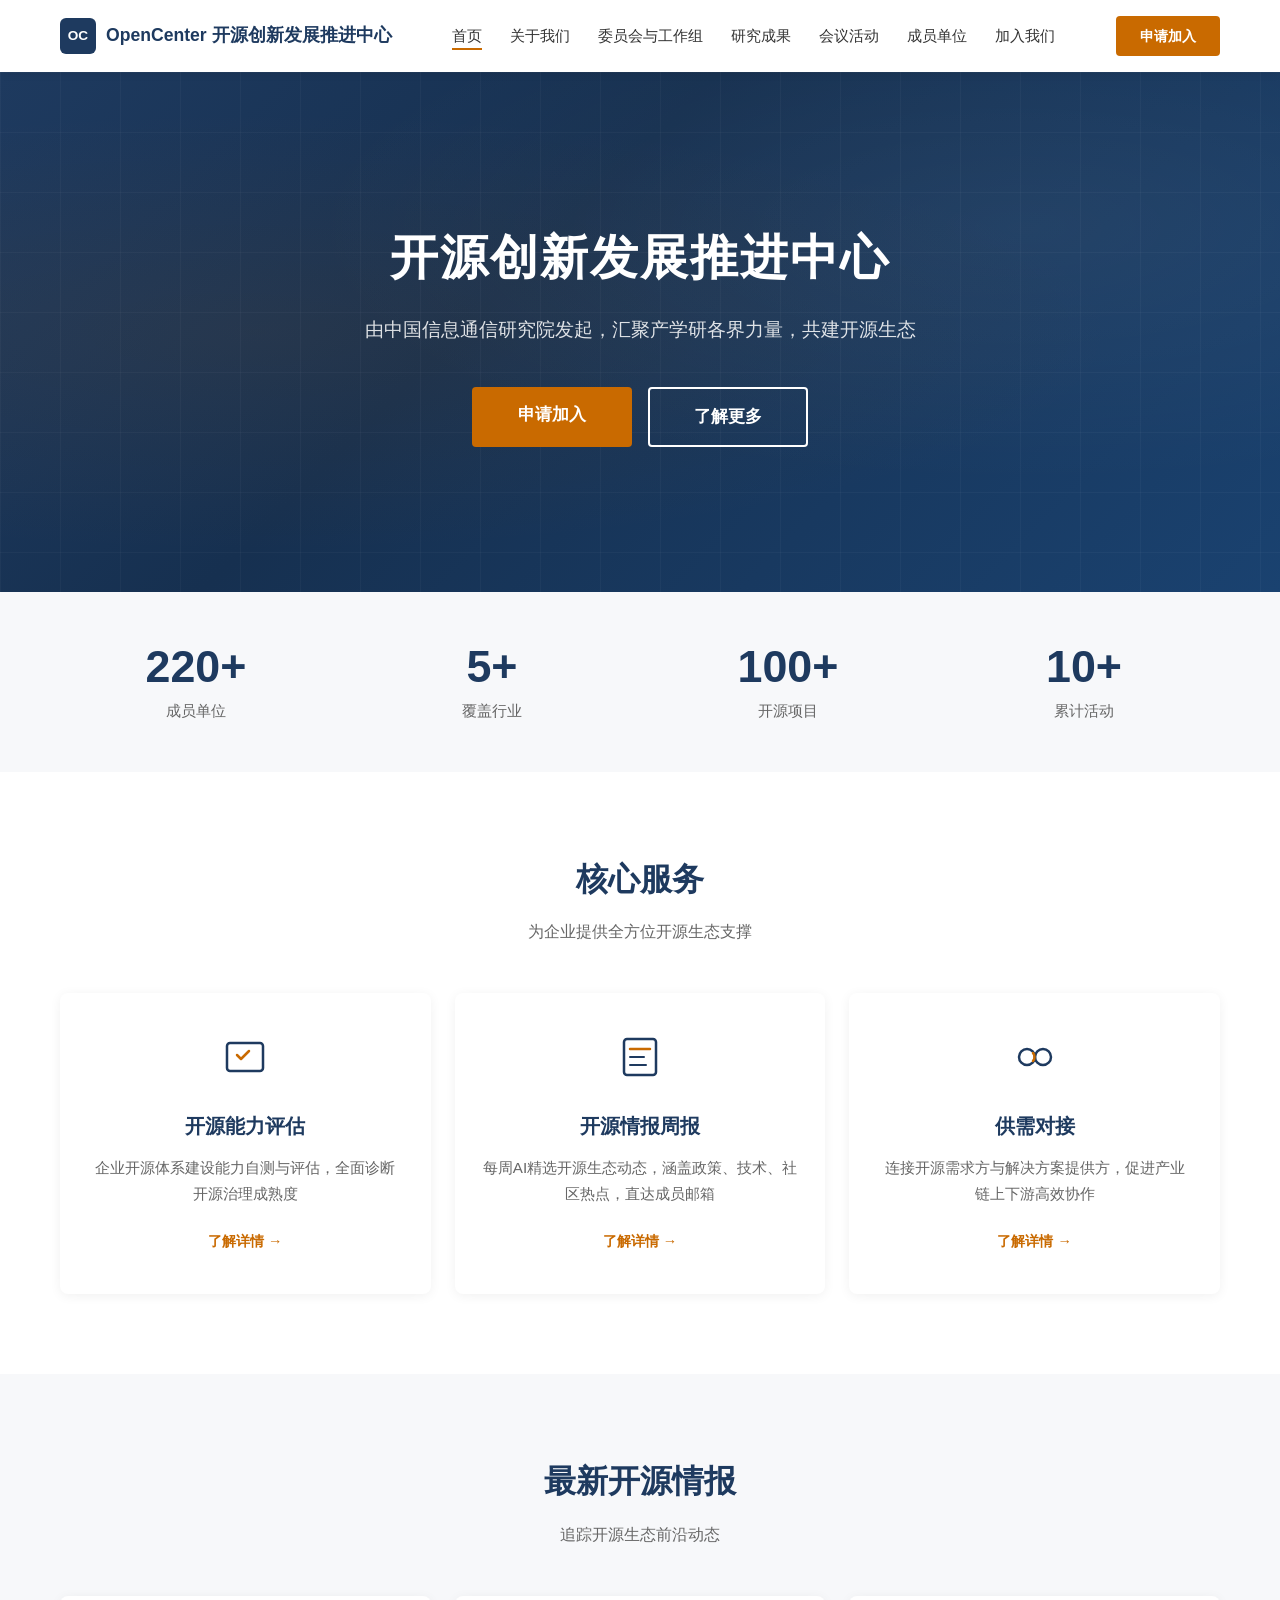
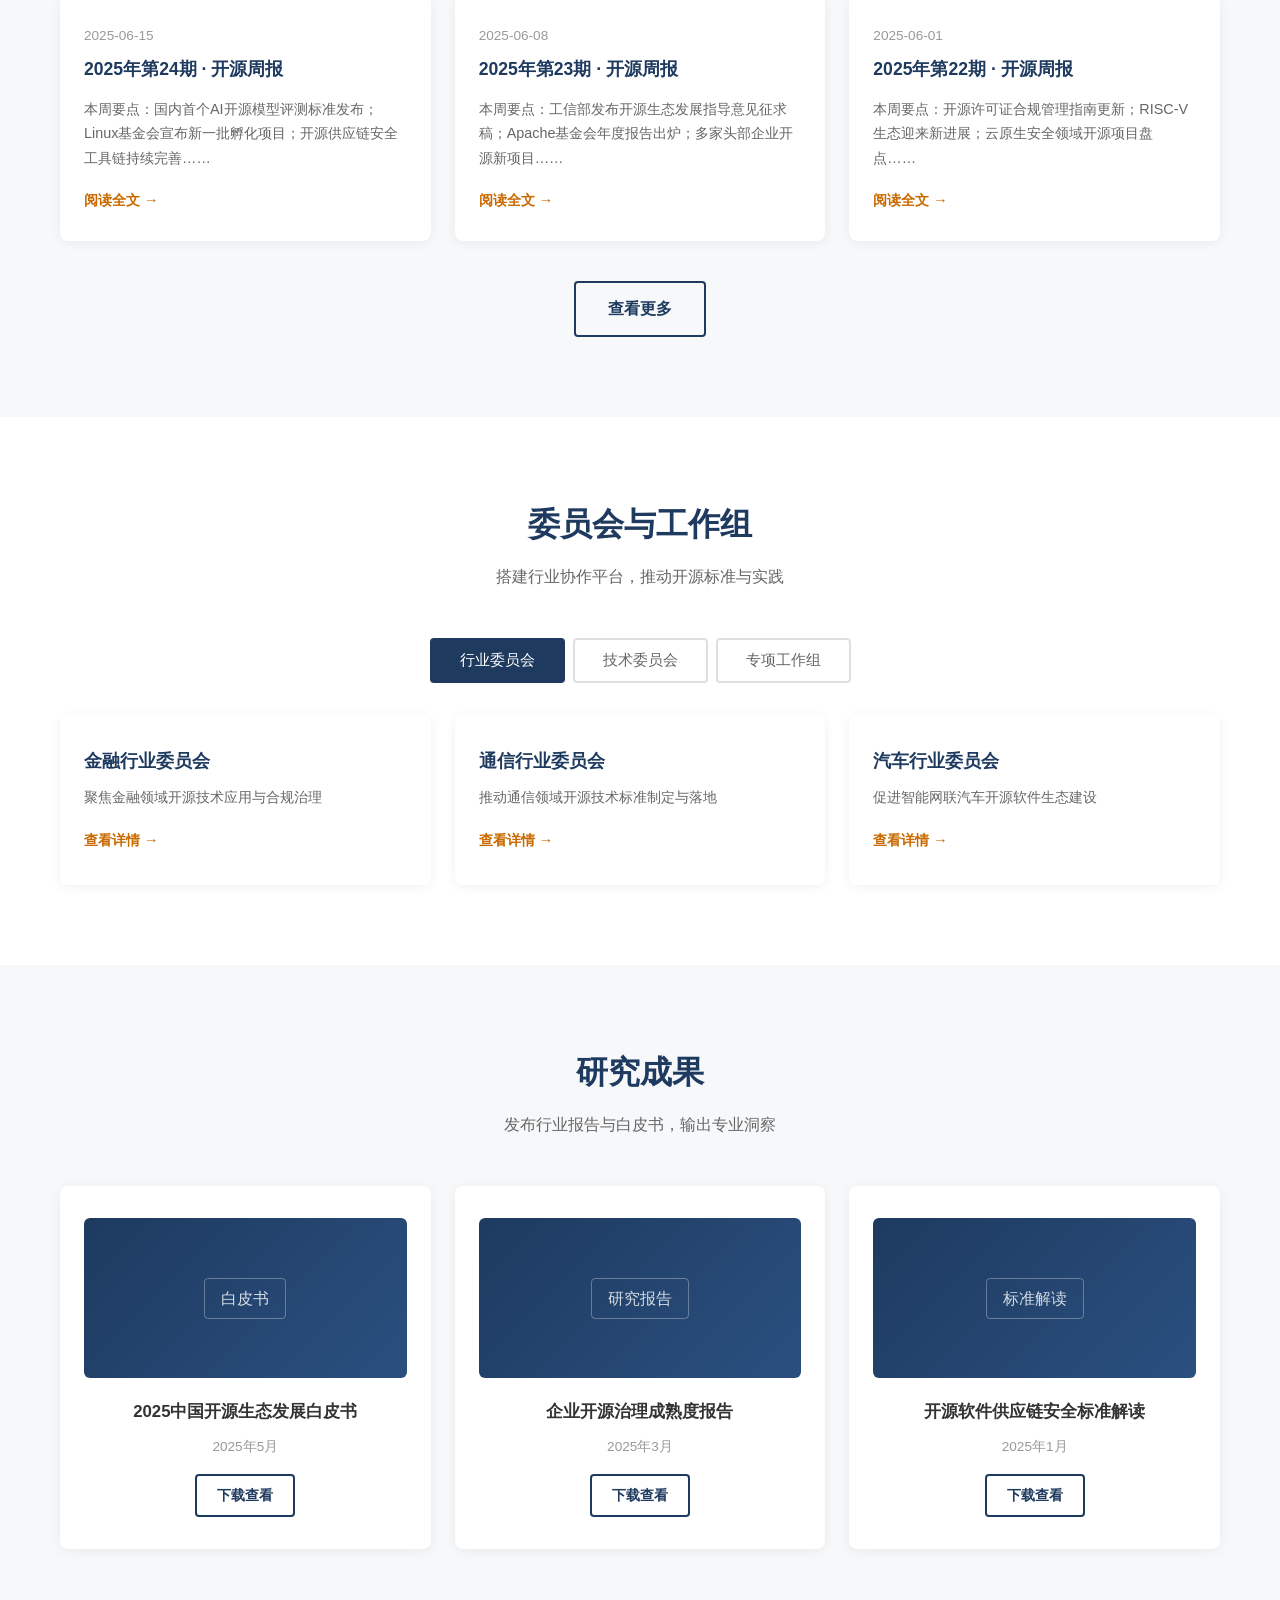
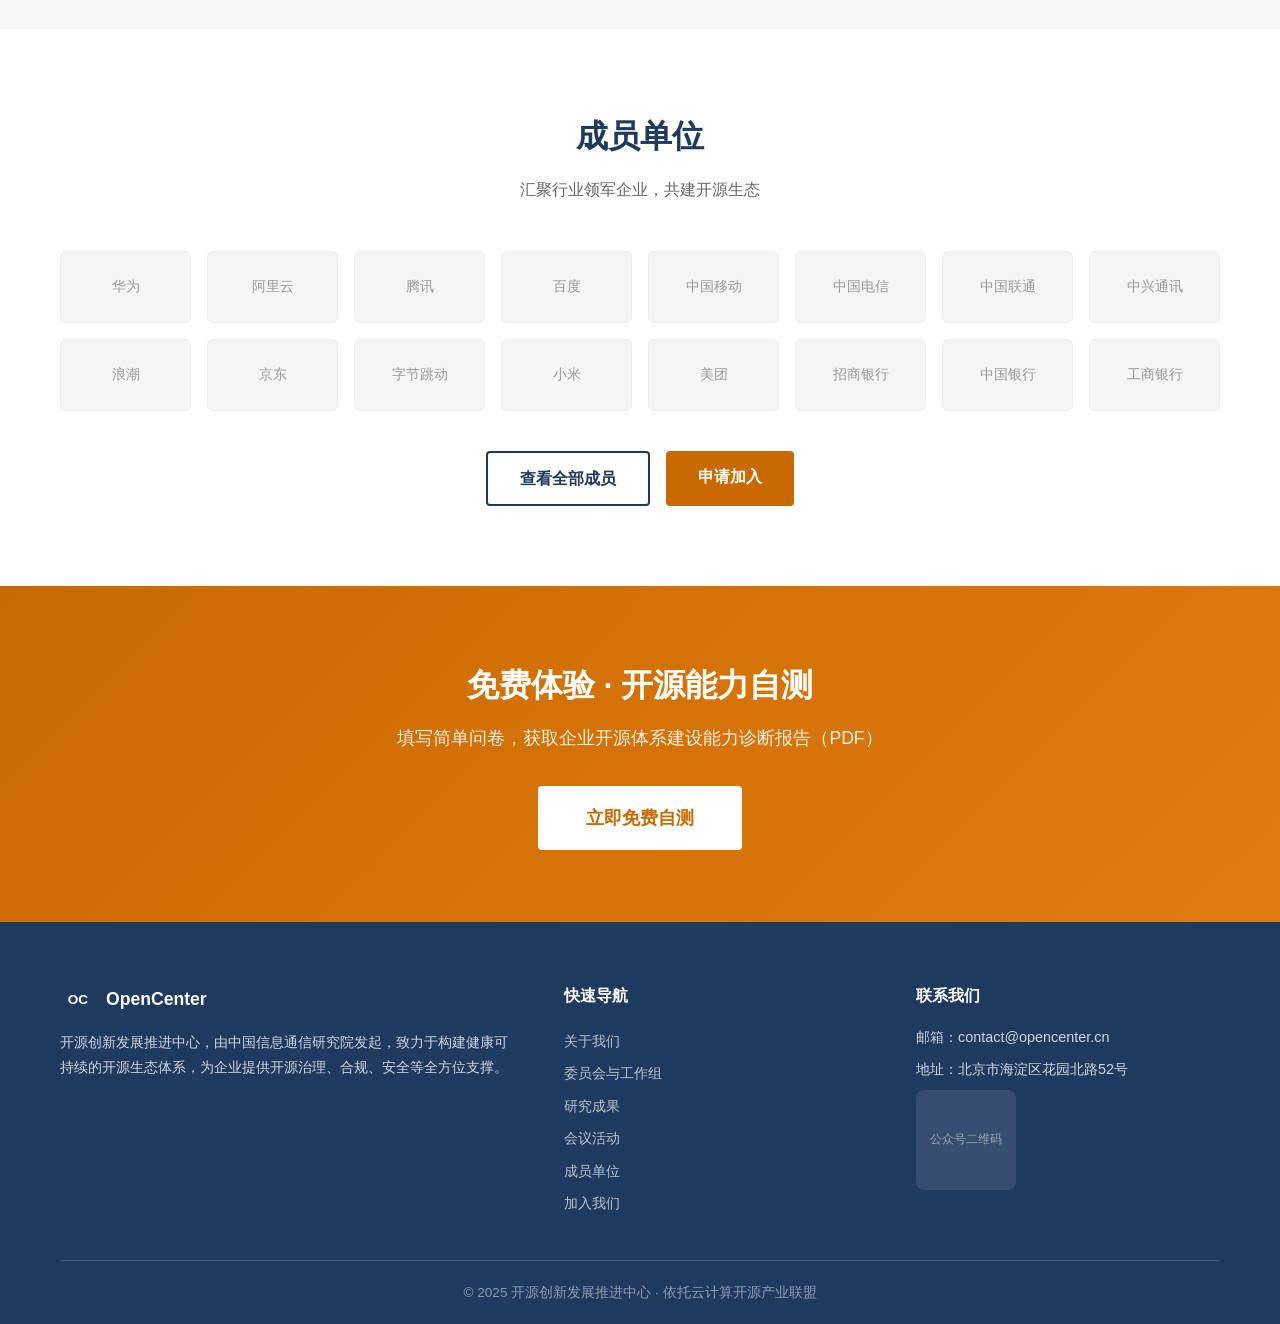
==== index.html @ c093f4a9 "添加首页HTML及专用样式：Hero、统计条、服务卡片、动态、委员会Tab、研究成果、Logo墙、自测CTA、页脚 https://claude.ai/code/session_017f9sECmCy" ====
<!DOCTYPE html>
<html lang="zh-CN">
<head>
  <meta charset="UTF-8">
  <meta name="viewport" content="width=device-width, initial-scale=1.0">
  <title>开源创新发展推进中心（OpenCenter）</title>
  <meta name="description" content="由中国信息通信研究院发起，汇聚产学研各界力量，共建开源生态">
  <link rel="stylesheet" href="css/style.css">
  <link rel="stylesheet" href="css/home.css">
</head>
<body class="page-top">

  <!-- 导航栏 -->
  <nav class="navbar">
    <div class="container">
      <a href="index.html" class="navbar-logo">
        <span class="logo-icon">OC</span>
        <span>OpenCenter 开源创新发展推进中心</span>
      </a>
      <div class="navbar-toggle" id="navToggle">
        <span></span><span></span><span></span>
      </div>
      <ul class="navbar-nav" id="navMenu">
        <li><a href="index.html" class="active">首页</a></li>
        <li><a href="about.html">关于我们</a></li>
        <li><a href="committees.html">委员会与工作组</a></li>
        <li><a href="research.html">研究成果</a></li>
        <li><a href="events.html">会议活动</a></li>
        <li><a href="members.html">成员单位</a></li>
        <li><a href="join.html">加入我们</a></li>
      </ul>
      <div class="navbar-cta">
        <a href="join.html" class="btn btn-primary">申请加入</a>
      </div>
    </div>
  </nav>

  <!-- ① Hero区 -->
  <section class="hero">
    <div class="hero-bg"></div>
    <div class="container hero-content">
      <h1>开源创新发展推进中心</h1>
      <p class="hero-subtitle">由中国信息通信研究院发起，汇聚产学研各界力量，共建开源生态</p>
      <div class="hero-actions">
        <a href="join.html" class="btn btn-primary">申请加入</a>
        <a href="about.html" class="btn btn-outline">了解更多</a>
      </div>
    </div>
  </section>

  <!-- ② 数字统计条 -->
  <section class="stats">
    <div class="container stats-grid">
      <div class="stat-item">
        <span class="stat-number">220+</span>
        <span class="stat-label">成员单位</span>
      </div>
      <div class="stat-item">
        <span class="stat-number">5+</span>
        <span class="stat-label">覆盖行业</span>
      </div>
      <div class="stat-item">
        <span class="stat-number">100+</span>
        <span class="stat-label">开源项目</span>
      </div>
      <div class="stat-item">
        <span class="stat-number">10+</span>
        <span class="stat-label">累计活动</span>
      </div>
    </div>
  </section>

  <!-- ③ 核心服务卡片 -->
  <section class="section services">
    <div class="container">
      <h2 class="section-title">核心服务</h2>
      <p class="section-subtitle">为企业提供全方位开源生态支撑</p>
      <div class="grid-3">
        <div class="card service-card">
          <div class="service-icon">
            <svg viewBox="0 0 48 48" width="48" height="48"><rect x="6" y="10" width="36" height="28" rx="3" fill="none" stroke="#1E3A5F" stroke-width="2.5"/><path d="M16 22l4 4 8-8" fill="none" stroke="#C96A00" stroke-width="2.5" stroke-linecap="round" stroke-linejoin="round"/></svg>
          </div>
          <h3>开源能力评估</h3>
          <p>企业开源体系建设能力自测与评估，全面诊断开源治理成熟度</p>
          <a href="assessment.html" class="card-link">了解详情 →</a>
        </div>
        <div class="card service-card">
          <div class="service-icon">
            <svg viewBox="0 0 48 48" width="48" height="48"><rect x="8" y="6" width="32" height="36" rx="3" fill="none" stroke="#1E3A5F" stroke-width="2.5"/><line x1="14" y1="16" x2="34" y2="16" stroke="#C96A00" stroke-width="2.5" stroke-linecap="round"/><line x1="14" y1="24" x2="28" y2="24" stroke="#1E3A5F" stroke-width="2" stroke-linecap="round"/><line x1="14" y1="32" x2="30" y2="32" stroke="#1E3A5F" stroke-width="2" stroke-linecap="round"/></svg>
          </div>
          <h3>开源情报周报</h3>
          <p>每周AI精选开源生态动态，涵盖政策、技术、社区热点，直达成员邮箱</p>
          <a href="research.html" class="card-link">了解详情 →</a>
        </div>
        <div class="card service-card">
          <div class="service-icon">
            <svg viewBox="0 0 48 48" width="48" height="48"><circle cx="16" cy="24" r="8" fill="none" stroke="#1E3A5F" stroke-width="2.5"/><circle cx="32" cy="24" r="8" fill="none" stroke="#1E3A5F" stroke-width="2.5"/><path d="M22 20c2 2 2 6 0 8" fill="none" stroke="#C96A00" stroke-width="2.5" stroke-linecap="round"/></svg>
          </div>
          <h3>供需对接</h3>
          <p>连接开源需求方与解决方案提供方，促进产业链上下游高效协作</p>
          <a href="join.html" class="card-link">了解详情 →</a>
        </div>
      </div>
    </div>
  </section>

  <!-- ④ 最新周报/动态 -->
  <section class="section news-section">
    <div class="container">
      <h2 class="section-title">最新开源情报</h2>
      <p class="section-subtitle">追踪开源生态前沿动态</p>
      <div class="grid-3">
        <div class="card news-card">
          <div class="news-date">2025-06-15</div>
          <h3 class="news-title">2025年第24期 · 开源周报</h3>
          <p class="news-summary">本周要点：国内首个AI开源模型评测标准发布；Linux基金会宣布新一批孵化项目；开源供应链安全工具链持续完善……</p>
          <a href="#" class="card-link">阅读全文 →</a>
        </div>
        <div class="card news-card">
          <div class="news-date">2025-06-08</div>
          <h3 class="news-title">2025年第23期 · 开源周报</h3>
          <p class="news-summary">本周要点：工信部发布开源生态发展指导意见征求稿；Apache基金会年度报告出炉；多家头部企业开源新项目……</p>
          <a href="#" class="card-link">阅读全文 →</a>
        </div>
        <div class="card news-card">
          <div class="news-date">2025-06-01</div>
          <h3 class="news-title">2025年第22期 · 开源周报</h3>
          <p class="news-summary">本周要点：开源许可证合规管理指南更新；RISC-V生态迎来新进展；云原生安全领域开源项目盘点……</p>
          <a href="#" class="card-link">阅读全文 →</a>
        </div>
      </div>
      <div class="section-more">
        <a href="research.html" class="btn btn-outline-blue">查看更多</a>
      </div>
    </div>
  </section>

  <!-- ⑤ 委员会与工作组预览 -->
  <section class="section committees-preview">
    <div class="container">
      <h2 class="section-title">委员会与工作组</h2>
      <p class="section-subtitle">搭建行业协作平台，推动开源标准与实践</p>
      <div class="tabs">
        <div class="tab-nav">
          <button class="tab-btn active" data-tab="industry">行业委员会</button>
          <button class="tab-btn" data-tab="tech">技术委员会</button>
          <button class="tab-btn" data-tab="special">专项工作组</button>
        </div>
        <div class="tab-content active" id="tab-industry">
          <div class="grid-3">
            <div class="card committee-card">
              <h3>金融行业委员会</h3>
              <p>聚焦金融领域开源技术应用与合规治理</p>
              <a href="committees.html" class="card-link">查看详情 →</a>
            </div>
            <div class="card committee-card">
              <h3>通信行业委员会</h3>
              <p>推动通信领域开源技术标准制定与落地</p>
              <a href="committees.html" class="card-link">查看详情 →</a>
            </div>
            <div class="card committee-card">
              <h3>汽车行业委员会</h3>
              <p>促进智能网联汽车开源软件生态建设</p>
              <a href="committees.html" class="card-link">查看详情 →</a>
            </div>
          </div>
        </div>
        <div class="tab-content" id="tab-tech">
          <div class="grid-3">
            <div class="card committee-card">
              <h3>开源安全技术委员会</h3>
              <p>研究开源软件供应链安全与漏洞治理</p>
              <a href="committees.html" class="card-link">查看详情 →</a>
            </div>
            <div class="card committee-card">
              <h3>开源合规技术委员会</h3>
              <p>制定开源许可证合规指引与最佳实践</p>
              <a href="committees.html" class="card-link">查看详情 →</a>
            </div>
            <div class="card committee-card">
              <h3>AI开源技术委员会</h3>
              <p>推动人工智能开源模型与工具标准化</p>
              <a href="committees.html" class="card-link">查看详情 →</a>
            </div>
          </div>
        </div>
        <div class="tab-content" id="tab-special">
          <div class="grid-3">
            <div class="card committee-card">
              <h3>SBOM工作组</h3>
              <p>推进软件物料清单标准制定与工具链建设</p>
              <a href="committees.html" class="card-link">查看详情 →</a>
            </div>
            <div class="card committee-card">
              <h3>开源教育工作组</h3>
              <p>构建开源人才培养体系与认证标准</p>
              <a href="committees.html" class="card-link">查看详情 →</a>
            </div>
            <div class="card committee-card">
              <h3>开源评测工作组</h3>
              <p>建立开源项目与社区健康度评测方法</p>
              <a href="committees.html" class="card-link">查看详情 →</a>
            </div>
          </div>
        </div>
      </div>
    </div>
  </section>

  <!-- ⑥ 研究成果预览 -->
  <section class="section research-preview">
    <div class="container">
      <h2 class="section-title">研究成果</h2>
      <p class="section-subtitle">发布行业报告与白皮书，输出专业洞察</p>
      <div class="grid-3">
        <div class="card report-card">
          <div class="report-cover">
            <span>白皮书</span>
          </div>
          <h3>2025中国开源生态发展白皮书</h3>
          <div class="report-date">2025年5月</div>
          <a href="#" class="btn btn-outline-blue btn-sm">下载查看</a>
        </div>
        <div class="card report-card">
          <div class="report-cover">
            <span>研究报告</span>
          </div>
          <h3>企业开源治理成熟度报告</h3>
          <div class="report-date">2025年3月</div>
          <a href="#" class="btn btn-outline-blue btn-sm">下载查看</a>
        </div>
        <div class="card report-card">
          <div class="report-cover">
            <span>标准解读</span>
          </div>
          <h3>开源软件供应链安全标准解读</h3>
          <div class="report-date">2025年1月</div>
          <a href="#" class="btn btn-outline-blue btn-sm">下载查看</a>
        </div>
      </div>
    </div>
  </section>

  <!-- ⑦ 成员单位Logo墙 -->
  <section class="section members-wall">
    <div class="container">
      <h2 class="section-title">成员单位</h2>
      <p class="section-subtitle">汇聚行业领军企业，共建开源生态</p>
      <div class="logo-grid">
        <div class="logo-item">华为</div>
        <div class="logo-item">阿里云</div>
        <div class="logo-item">腾讯</div>
        <div class="logo-item">百度</div>
        <div class="logo-item">中国移动</div>
        <div class="logo-item">中国电信</div>
        <div class="logo-item">中国联通</div>
        <div class="logo-item">中兴通讯</div>
        <div class="logo-item">浪潮</div>
        <div class="logo-item">京东</div>
        <div class="logo-item">字节跳动</div>
        <div class="logo-item">小米</div>
        <div class="logo-item">美团</div>
        <div class="logo-item">招商银行</div>
        <div class="logo-item">中国银行</div>
        <div class="logo-item">工商银行</div>
      </div>
      <div class="section-more">
        <a href="members.html" class="btn btn-outline-blue">查看全部成员</a>
        <a href="join.html" class="btn btn-primary">申请加入</a>
      </div>
    </div>
  </section>

  <!-- ⑧ 免费工具钩子区 -->
  <section class="cta-assessment">
    <div class="container cta-assessment-inner">
      <h2>免费体验 · 开源能力自测</h2>
      <p>填写简单问卷，获取企业开源体系建设能力诊断报告（PDF）</p>
      <a href="assessment.html" class="btn btn-primary btn-lg">立即免费自测</a>
    </div>
  </section>

  <!-- ⑨ 页脚 -->
  <footer class="footer">
    <div class="container">
      <div class="footer-grid">
        <div class="footer-brand">
          <div class="navbar-logo" style="color:#fff;">
            <span class="logo-icon">OC</span>
            <span>OpenCenter</span>
          </div>
          <p>开源创新发展推进中心，由中国信息通信研究院发起，致力于构建健康可持续的开源生态体系，为企业提供开源治理、合规、安全等全方位支撑。</p>
        </div>
        <div class="footer-links">
          <h4>快速导航</h4>
          <a href="about.html">关于我们</a>
          <a href="committees.html">委员会与工作组</a>
          <a href="research.html">研究成果</a>
          <a href="events.html">会议活动</a>
          <a href="members.html">成员单位</a>
          <a href="join.html">加入我们</a>
        </div>
        <div class="footer-contact">
          <h4>联系我们</h4>
          <p>邮箱：contact@opencenter.cn</p>
          <p>地址：北京市海淀区花园北路52号</p>
          <div class="footer-qrcode">公众号二维码</div>
        </div>
      </div>
      <div class="footer-bottom">
        © 2025 开源创新发展推进中心 · 依托云计算开源产业联盟
      </div>
    </div>
  </footer>

  <script src="js/main.js"></script>
</body>
</html>
---- css/style.css ----
/* ============================================
   OpenCenter 开源创新发展推进中心 - 全局样式
   主色: #1E3A5F (深蓝)
   辅色: #C96A00 (橙色CTA)
   ============================================ */

/* --- Reset & Base --- */
*,
*::before,
*::after {
  margin: 0;
  padding: 0;
  box-sizing: border-box;
}

html {
  scroll-behavior: smooth;
  font-size: 16px;
}

body {
  font-family: "PingFang SC", "Microsoft YaHei", "Helvetica Neue", Arial, sans-serif;
  color: #333;
  background: #fff;
  line-height: 1.7;
}

a {
  color: #1E3A5F;
  text-decoration: none;
  transition: color 0.2s;
}

a:hover {
  color: #C96A00;
}

img {
  max-width: 100%;
  display: block;
}

ul {
  list-style: none;
}

/* --- 通用容器 --- */
.container {
  max-width: 1200px;
  margin: 0 auto;
  padding: 0 20px;
}

/* --- 通用模块间距 --- */
.section {
  padding: 80px 0;
}

.section-title {
  text-align: center;
  font-size: 2rem;
  font-weight: 700;
  color: #1E3A5F;
  margin-bottom: 12px;
}

.section-subtitle {
  text-align: center;
  font-size: 1rem;
  color: #666;
  margin-bottom: 48px;
}

/* --- 按钮 --- */
.btn {
  display: inline-block;
  padding: 12px 32px;
  border-radius: 4px;
  font-size: 1rem;
  font-weight: 600;
  cursor: pointer;
  border: none;
  transition: all 0.25s;
  text-align: center;
}

.btn-primary {
  background: #C96A00;
  color: #fff;
}

.btn-primary:hover {
  background: #b55d00;
  color: #fff;
}

.btn-outline {
  background: transparent;
  color: #fff;
  border: 2px solid #fff;
}

.btn-outline:hover {
  background: rgba(255, 255, 255, 0.15);
  color: #fff;
}

.btn-outline-blue {
  background: transparent;
  color: #1E3A5F;
  border: 2px solid #1E3A5F;
}

.btn-outline-blue:hover {
  background: #1E3A5F;
  color: #fff;
}

/* --- 导航栏 --- */
.navbar {
  position: fixed;
  top: 0;
  left: 0;
  width: 100%;
  background: #fff;
  box-shadow: 0 2px 8px rgba(0, 0, 0, 0.08);
  z-index: 1000;
  height: 72px;
}

.navbar .container {
  display: flex;
  align-items: center;
  justify-content: space-between;
  height: 100%;
}

.navbar-logo {
  display: flex;
  align-items: center;
  gap: 10px;
  font-size: 1.1rem;
  font-weight: 700;
  color: #1E3A5F;
  white-space: nowrap;
}

.navbar-logo .logo-icon {
  width: 36px;
  height: 36px;
  background: #1E3A5F;
  border-radius: 6px;
  display: flex;
  align-items: center;
  justify-content: center;
  color: #fff;
  font-weight: 800;
  font-size: 0.85rem;
  flex-shrink: 0;
}

.navbar-nav {
  display: flex;
  align-items: center;
  gap: 28px;
}

.navbar-nav a {
  font-size: 0.95rem;
  color: #333;
  font-weight: 500;
  padding: 4px 0;
  position: relative;
}

.navbar-nav a::after {
  content: "";
  position: absolute;
  bottom: -2px;
  left: 0;
  width: 0;
  height: 2px;
  background: #C96A00;
  transition: width 0.25s;
}

.navbar-nav a:hover::after,
.navbar-nav a.active::after {
  width: 100%;
}

.navbar-nav a:hover {
  color: #1E3A5F;
}

.navbar-cta .btn {
  padding: 8px 24px;
  font-size: 0.9rem;
}

/* 移动端汉堡菜单 */
.navbar-toggle {
  display: none;
  flex-direction: column;
  gap: 5px;
  cursor: pointer;
  padding: 4px;
}

.navbar-toggle span {
  width: 24px;
  height: 2px;
  background: #1E3A5F;
  border-radius: 2px;
  transition: all 0.3s;
}

/* --- 页脚 --- */
.footer {
  background: #1E3A5F;
  color: rgba(255, 255, 255, 0.8);
  padding: 60px 0 0;
}

.footer-grid {
  display: grid;
  grid-template-columns: 1.5fr 1fr 1fr;
  gap: 48px;
  padding-bottom: 40px;
}

.footer-brand p {
  font-size: 0.9rem;
  margin-top: 12px;
  line-height: 1.8;
}

.footer h4 {
  color: #fff;
  font-size: 1rem;
  margin-bottom: 16px;
}

.footer-links a {
  display: block;
  color: rgba(255, 255, 255, 0.7);
  font-size: 0.9rem;
  padding: 4px 0;
}

.footer-links a:hover {
  color: #fff;
}

.footer-contact p {
  font-size: 0.9rem;
  margin-bottom: 8px;
}

.footer-qrcode {
  width: 100px;
  height: 100px;
  background: rgba(255, 255, 255, 0.1);
  border-radius: 8px;
  display: flex;
  align-items: center;
  justify-content: center;
  font-size: 0.75rem;
  color: rgba(255, 255, 255, 0.5);
  margin-top: 8px;
}

.footer-bottom {
  border-top: 1px solid rgba(255, 255, 255, 0.15);
  padding: 20px 0;
  text-align: center;
  font-size: 0.85rem;
  color: rgba(255, 255, 255, 0.5);
}

/* --- 通用卡片 --- */
.card {
  background: #fff;
  border-radius: 8px;
  padding: 32px 24px;
  box-shadow: 0 2px 12px rgba(0, 0, 0, 0.06);
  transition: box-shadow 0.25s, transform 0.25s;
}

.card:hover {
  box-shadow: 0 6px 24px rgba(0, 0, 0, 0.1);
  transform: translateY(-2px);
}

/* --- 3列网格 --- */
.grid-3 {
  display: grid;
  grid-template-columns: repeat(3, 1fr);
  gap: 24px;
}

/* --- 页面顶部间距（导航栏占位） --- */
.page-top {
  padding-top: 72px;
}

/* --- 子页面通用Banner --- */
.page-banner {
  background: linear-gradient(135deg, #1E3A5F 0%, #2a5080 100%);
  padding: 60px 0;
  text-align: center;
  color: #fff;
}

.page-banner h1 {
  font-size: 2rem;
  margin-bottom: 8px;
}

.page-banner p {
  font-size: 1rem;
  opacity: 0.8;
}

/* ============================================
   响应式
   ============================================ */

/* 平板 */
@media (max-width: 992px) {
  .grid-3 {
    grid-template-columns: repeat(2, 1fr);
  }

  .footer-grid {
    grid-template-columns: 1fr 1fr;
  }

  .navbar-nav {
    display: none;
    position: absolute;
    top: 72px;
    left: 0;
    width: 100%;
    background: #fff;
    flex-direction: column;
    padding: 16px 20px;
    gap: 12px;
    box-shadow: 0 4px 12px rgba(0, 0, 0, 0.08);
  }

  .navbar-nav.active {
    display: flex;
  }

  .navbar-toggle {
    display: flex;
  }

  .navbar-cta {
    display: none;
  }
}

/* 手机 */
@media (max-width: 576px) {
  .section {
    padding: 48px 0;
  }

  .section-title {
    font-size: 1.5rem;
  }

  .grid-3 {
    grid-template-columns: 1fr;
  }

  .footer-grid {
    grid-template-columns: 1fr;
    gap: 32px;
  }

  .page-banner {
    padding: 40px 0;
  }

  .page-banner h1 {
    font-size: 1.5rem;
  }
}
---- css/home.css ----
/* ============================================
   首页专用样式
   ============================================ */

/* --- Hero区 --- */
.hero {
  position: relative;
  min-height: 520px;
  display: flex;
  align-items: center;
  justify-content: center;
  overflow: hidden;
  background: linear-gradient(135deg, #1E3A5F 0%, #163050 40%, #1a4270 100%);
}

.hero-bg {
  position: absolute;
  inset: 0;
  background:
    radial-gradient(ellipse at 20% 50%, rgba(201, 106, 0, 0.08) 0%, transparent 60%),
    radial-gradient(ellipse at 80% 30%, rgba(255, 255, 255, 0.05) 0%, transparent 50%);
}

/* 科技感网格线 */
.hero-bg::before {
  content: "";
  position: absolute;
  inset: 0;
  background-image:
    linear-gradient(rgba(255, 255, 255, 0.03) 1px, transparent 1px),
    linear-gradient(90deg, rgba(255, 255, 255, 0.03) 1px, transparent 1px);
  background-size: 60px 60px;
}

.hero-content {
  position: relative;
  text-align: center;
  color: #fff;
  padding: 80px 20px;
}

.hero-content h1 {
  font-size: 3rem;
  font-weight: 800;
  margin-bottom: 16px;
  letter-spacing: 2px;
}

.hero-subtitle {
  font-size: 1.2rem;
  opacity: 0.85;
  margin-bottom: 40px;
  max-width: 600px;
  margin-left: auto;
  margin-right: auto;
}

.hero-actions {
  display: flex;
  gap: 16px;
  justify-content: center;
  flex-wrap: wrap;
}

.hero-actions .btn {
  min-width: 160px;
  padding: 14px 36px;
  font-size: 1.05rem;
}

/* --- 数字统计条 --- */
.stats {
  background: #f7f8fa;
  padding: 48px 0;
}

.stats-grid {
  display: grid;
  grid-template-columns: repeat(4, 1fr);
  gap: 24px;
  text-align: center;
}

.stat-item {
  display: flex;
  flex-direction: column;
  gap: 4px;
}

.stat-number {
  font-size: 2.8rem;
  font-weight: 800;
  color: #1E3A5F;
  line-height: 1.2;
}

.stat-label {
  font-size: 0.95rem;
  color: #666;
}

/* --- 核心服务卡片 --- */
.service-card {
  text-align: center;
  padding: 40px 28px;
}

.service-icon {
  margin-bottom: 20px;
}

.service-card h3 {
  font-size: 1.25rem;
  color: #1E3A5F;
  margin-bottom: 12px;
}

.service-card p {
  font-size: 0.95rem;
  color: #666;
  margin-bottom: 20px;
}

.card-link {
  font-size: 0.9rem;
  color: #C96A00;
  font-weight: 600;
}

.card-link:hover {
  color: #b55d00;
}

/* --- 最新动态 --- */
.news-section {
  background: #f7f8fa;
}

.news-card {
  padding: 28px 24px;
}

.news-date {
  font-size: 0.85rem;
  color: #999;
  margin-bottom: 8px;
}

.news-title {
  font-size: 1.1rem;
  color: #1E3A5F;
  margin-bottom: 12px;
  font-weight: 600;
}

.news-summary {
  font-size: 0.9rem;
  color: #666;
  margin-bottom: 16px;
  display: -webkit-box;
  -webkit-line-clamp: 3;
  -webkit-box-orient: vertical;
  overflow: hidden;
}

.section-more {
  text-align: center;
  margin-top: 40px;
  display: flex;
  gap: 16px;
  justify-content: center;
  flex-wrap: wrap;
}

/* --- 委员会Tab --- */
.tab-nav {
  display: flex;
  justify-content: center;
  gap: 8px;
  margin-bottom: 32px;
  flex-wrap: wrap;
}

.tab-btn {
  padding: 10px 28px;
  border: 2px solid #e0e0e0;
  background: #fff;
  border-radius: 4px;
  font-size: 0.95rem;
  color: #666;
  cursor: pointer;
  transition: all 0.2s;
  font-weight: 500;
}

.tab-btn:hover {
  border-color: #1E3A5F;
  color: #1E3A5F;
}

.tab-btn.active {
  background: #1E3A5F;
  color: #fff;
  border-color: #1E3A5F;
}

.tab-content {
  display: none;
}

.tab-content.active {
  display: block;
}

.committee-card h3 {
  font-size: 1.1rem;
  color: #1E3A5F;
  margin-bottom: 8px;
}

.committee-card p {
  font-size: 0.9rem;
  color: #666;
  margin-bottom: 16px;
}

/* --- 研究成果 --- */
.research-preview {
  background: #f7f8fa;
}

.report-card {
  text-align: center;
  padding: 32px 24px;
}

.report-cover {
  width: 100%;
  height: 160px;
  background: linear-gradient(135deg, #1E3A5F, #2a5080);
  border-radius: 6px;
  display: flex;
  align-items: center;
  justify-content: center;
  margin-bottom: 20px;
}

.report-cover span {
  color: rgba(255, 255, 255, 0.8);
  font-size: 1rem;
  border: 1px solid rgba(255, 255, 255, 0.3);
  padding: 6px 16px;
  border-radius: 4px;
}

.report-card h3 {
  font-size: 1.05rem;
  color: #333;
  margin-bottom: 8px;
}

.report-date {
  font-size: 0.85rem;
  color: #999;
  margin-bottom: 16px;
}

.btn-sm {
  padding: 8px 20px;
  font-size: 0.85rem;
}

/* --- 成员Logo墙 --- */
.logo-grid {
  display: grid;
  grid-template-columns: repeat(8, 1fr);
  gap: 16px;
  margin-bottom: 16px;
}

.logo-item {
  height: 72px;
  background: #f5f5f5;
  border-radius: 6px;
  display: flex;
  align-items: center;
  justify-content: center;
  font-size: 0.85rem;
  color: #999;
  transition: all 0.25s;
  border: 1px solid #eee;
}

.logo-item:hover {
  background: #fff;
  color: #1E3A5F;
  border-color: #1E3A5F;
  box-shadow: 0 2px 8px rgba(0, 0, 0, 0.06);
}

/* --- 免费自测CTA --- */
.cta-assessment {
  background: linear-gradient(135deg, #C96A00 0%, #e07b10 100%);
  padding: 72px 0;
}

.cta-assessment-inner {
  text-align: center;
  color: #fff;
}

.cta-assessment h2 {
  font-size: 2rem;
  font-weight: 700;
  margin-bottom: 12px;
}

.cta-assessment p {
  font-size: 1.1rem;
  opacity: 0.9;
  margin-bottom: 32px;
}

.btn-lg {
  padding: 16px 48px;
  font-size: 1.15rem;
}

.cta-assessment .btn-primary {
  background: #fff;
  color: #C96A00;
}

.cta-assessment .btn-primary:hover {
  background: rgba(255, 255, 255, 0.9);
}

/* --- 响应式 --- */
@media (max-width: 992px) {
  .hero-content h1 {
    font-size: 2.2rem;
  }

  .stats-grid {
    grid-template-columns: repeat(2, 1fr);
  }

  .logo-grid {
    grid-template-columns: repeat(4, 1fr);
  }
}

@media (max-width: 576px) {
  .hero {
    min-height: 400px;
  }

  .hero-content {
    padding: 48px 16px;
  }

  .hero-content h1 {
    font-size: 1.75rem;
    letter-spacing: 1px;
  }

  .hero-subtitle {
    font-size: 1rem;
  }

  .stat-number {
    font-size: 2rem;
  }

  .logo-grid {
    grid-template-columns: repeat(3, 1fr);
  }

  .cta-assessment h2 {
    font-size: 1.5rem;
  }
}
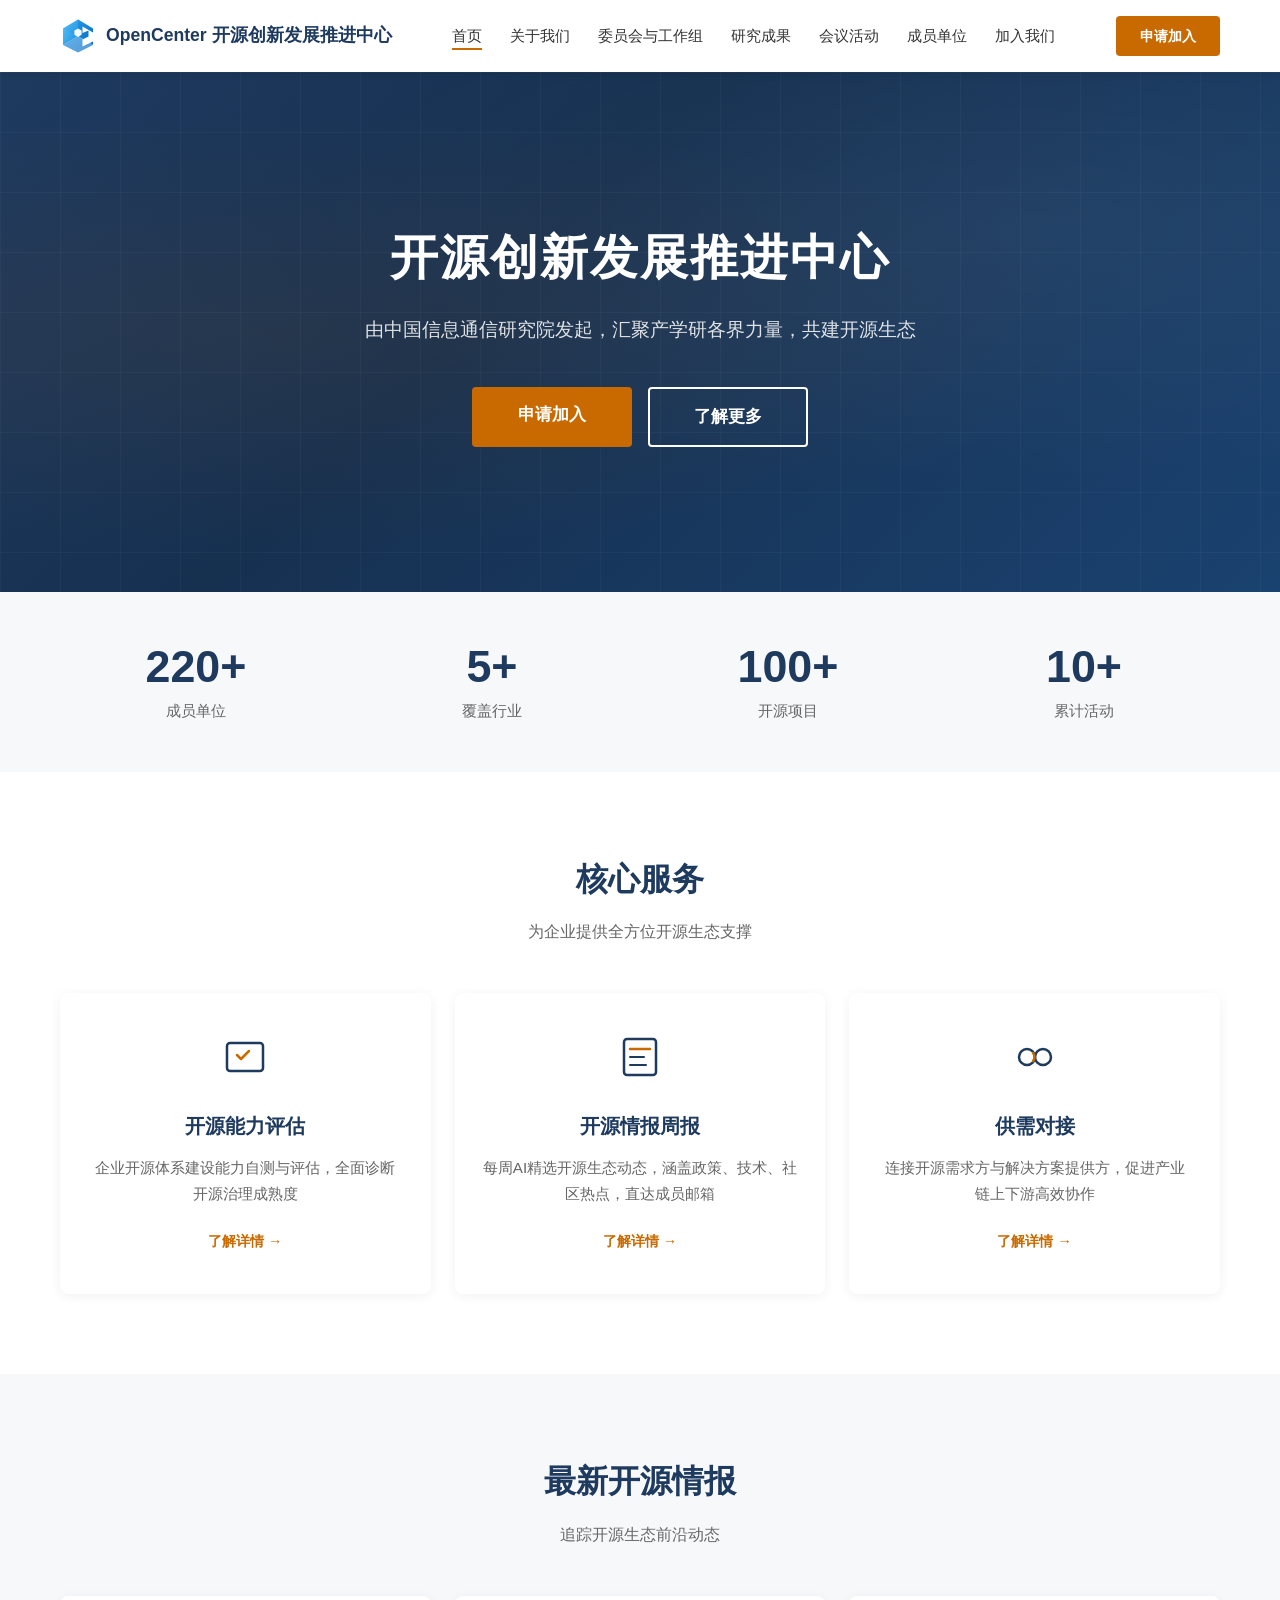
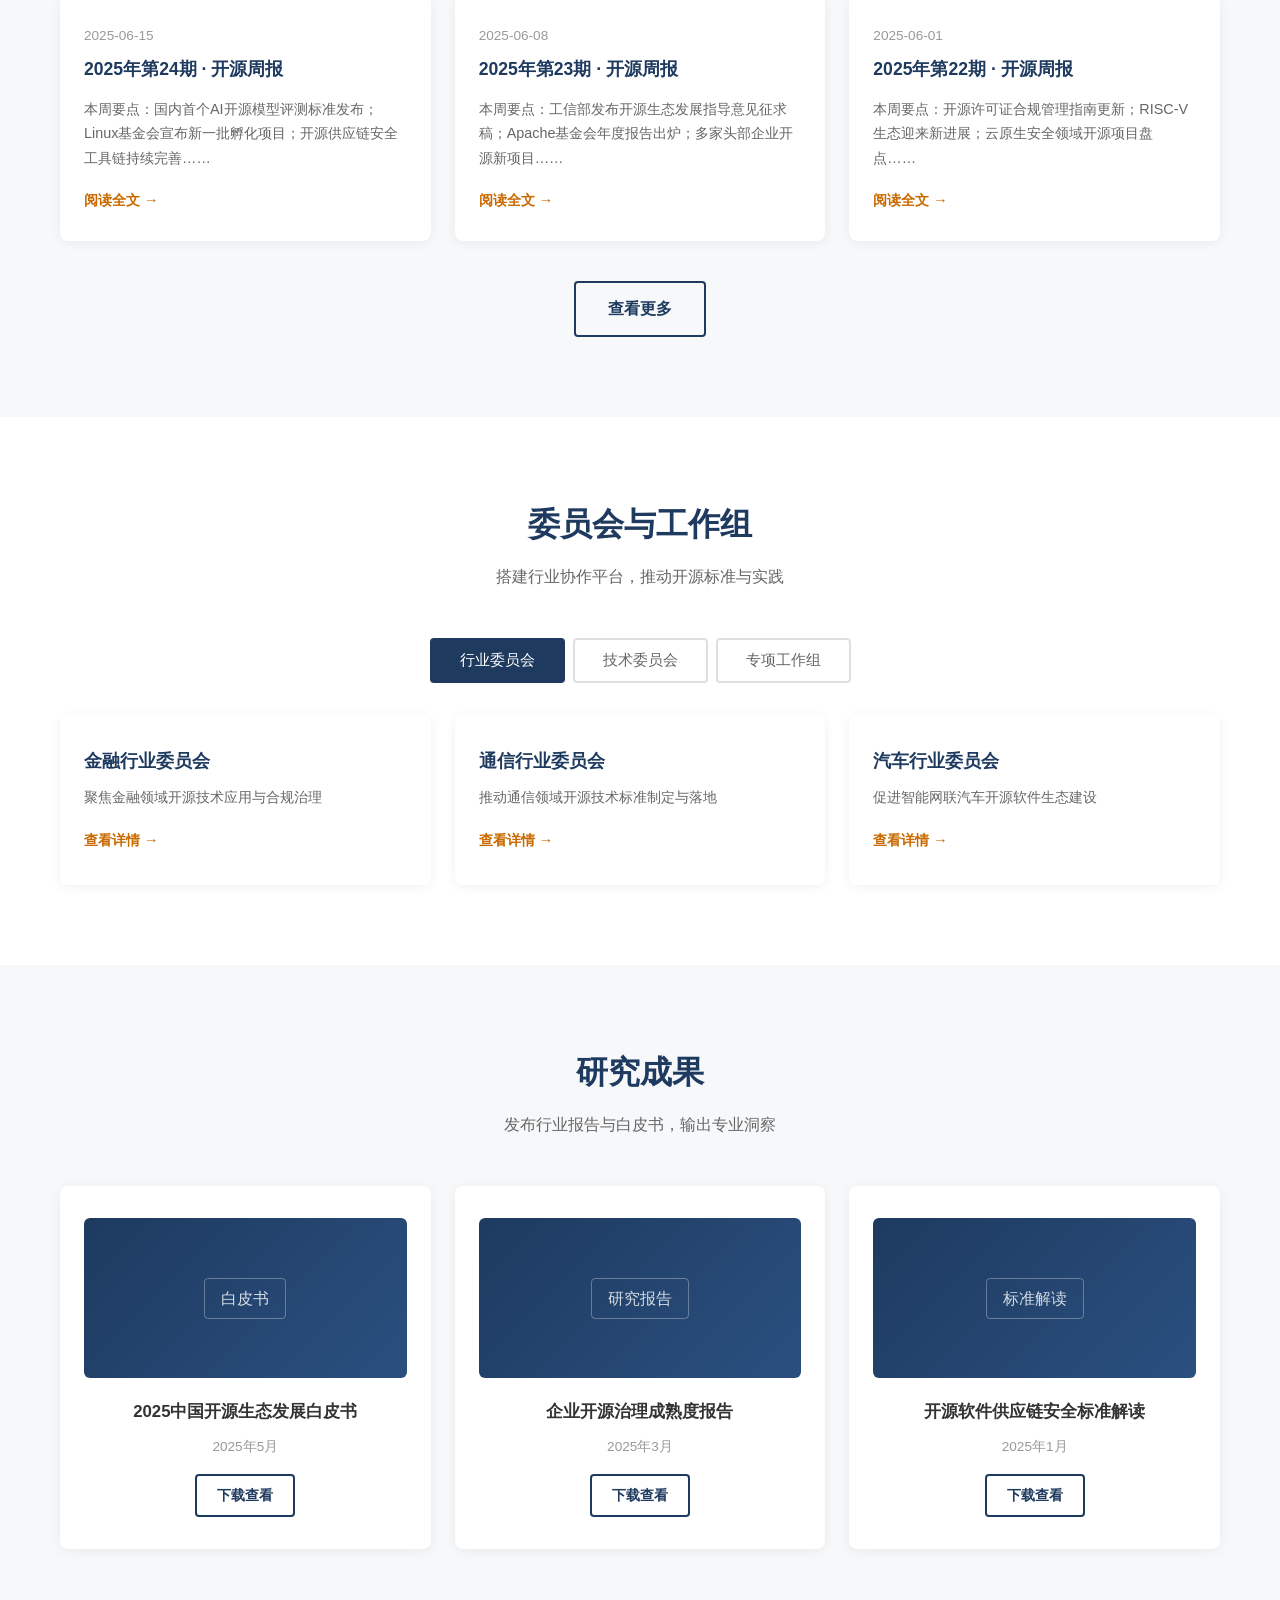
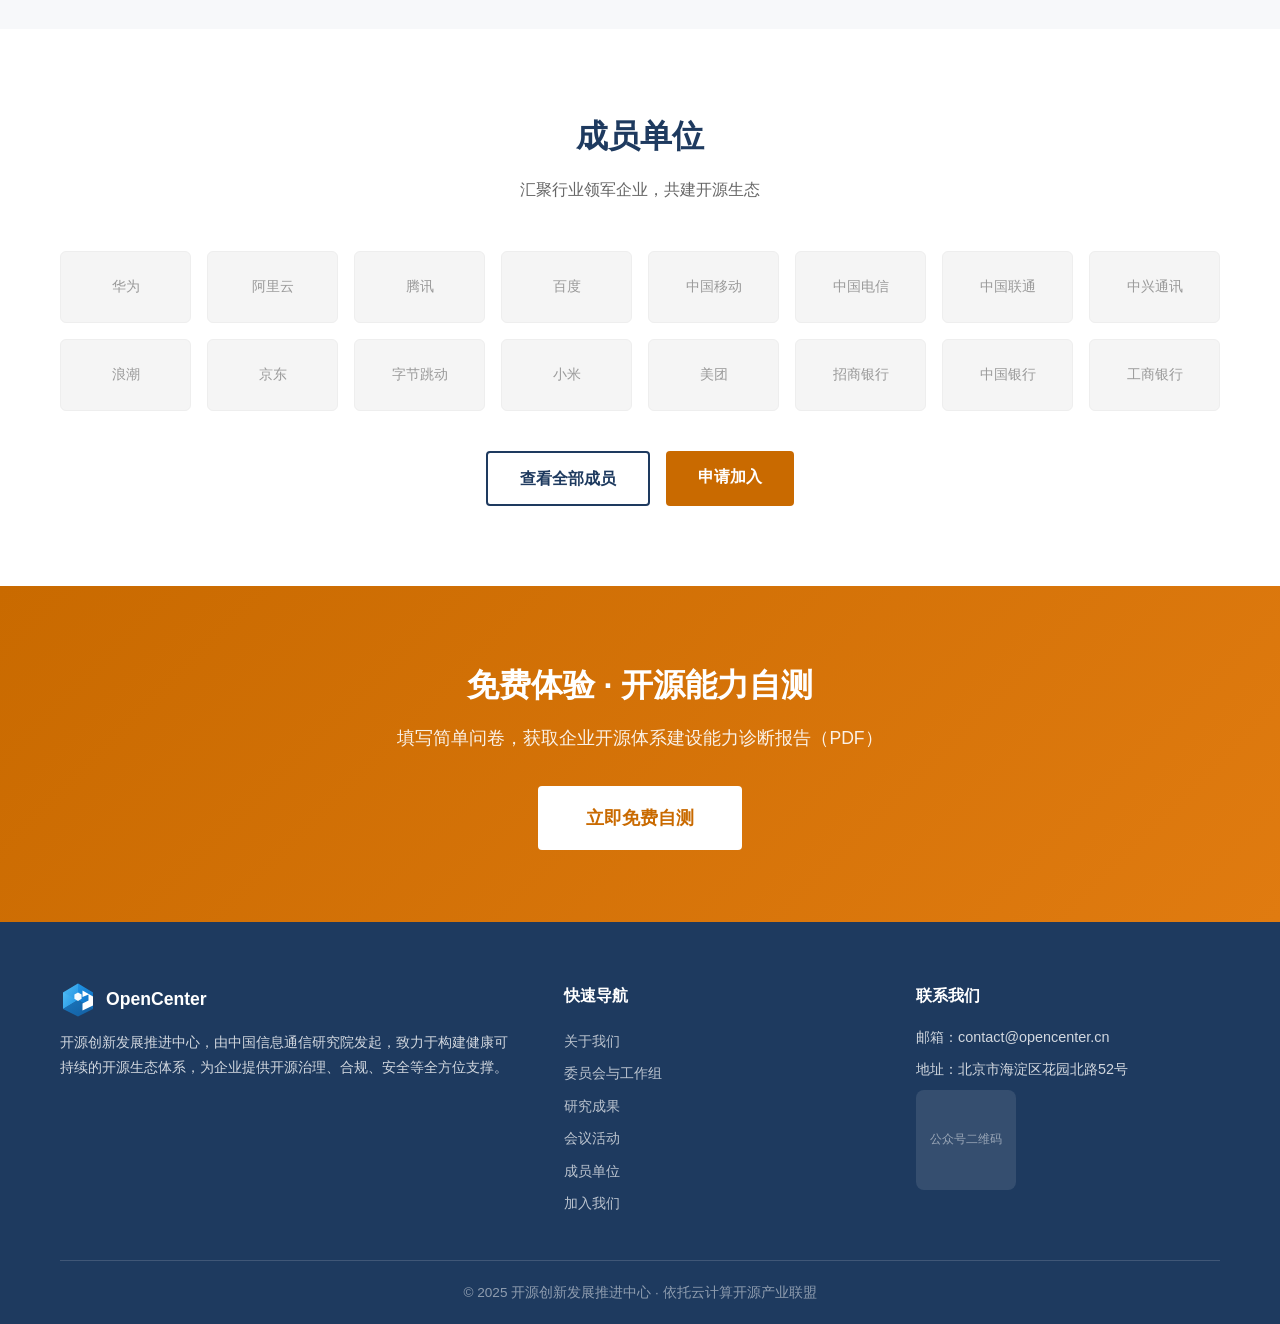
==== commit 6a3c203f: "替换Logo为实际品牌图标，所有页面统一更新 https://claude.ai/code/session_017f9sECmCyYtahqKe2KrUcT" ====
--- a/index.html
+++ b/index.html
@@ -7,6 +7,7 @@
   <meta name="description" content="由中国信息通信研究院发起，汇聚产学研各界力量，共建开源生态">
   <link rel="stylesheet" href="css/style.css">
   <link rel="stylesheet" href="css/home.css">
+  <link rel="icon" href="images/logo.svg" type="image/svg+xml">
 </head>
 <body class="page-top">
 
@@ -14,7 +15,7 @@
   <nav class="navbar">
     <div class="container">
       <a href="index.html" class="navbar-logo">
-        <span class="logo-icon">OC</span>
+        <img src="images/logo.svg" alt="OpenCenter" class="logo-img">
         <span>OpenCenter 开源创新发展推进中心</span>
       </a>
       <div class="navbar-toggle" id="navToggle">
@@ -286,7 +287,7 @@
       <div class="footer-grid">
         <div class="footer-brand">
           <div class="navbar-logo" style="color:#fff;">
-            <span class="logo-icon">OC</span>
+            <img src="images/logo.svg" alt="OpenCenter" class="logo-img">
             <span>OpenCenter</span>
           </div>
           <p>开源创新发展推进中心，由中国信息通信研究院发起，致力于构建健康可持续的开源生态体系，为企业提供开源治理、合规、安全等全方位支撑。</p>
--- a/css/style.css
+++ b/css/style.css
@@ -145,17 +145,9 @@
   white-space: nowrap;
 }
 
-.navbar-logo .logo-icon {
+.navbar-logo .logo-img {
   width: 36px;
   height: 36px;
-  background: #1E3A5F;
-  border-radius: 6px;
-  display: flex;
-  align-items: center;
-  justify-content: center;
-  color: #fff;
-  font-weight: 800;
-  font-size: 0.85rem;
   flex-shrink: 0;
 }
 
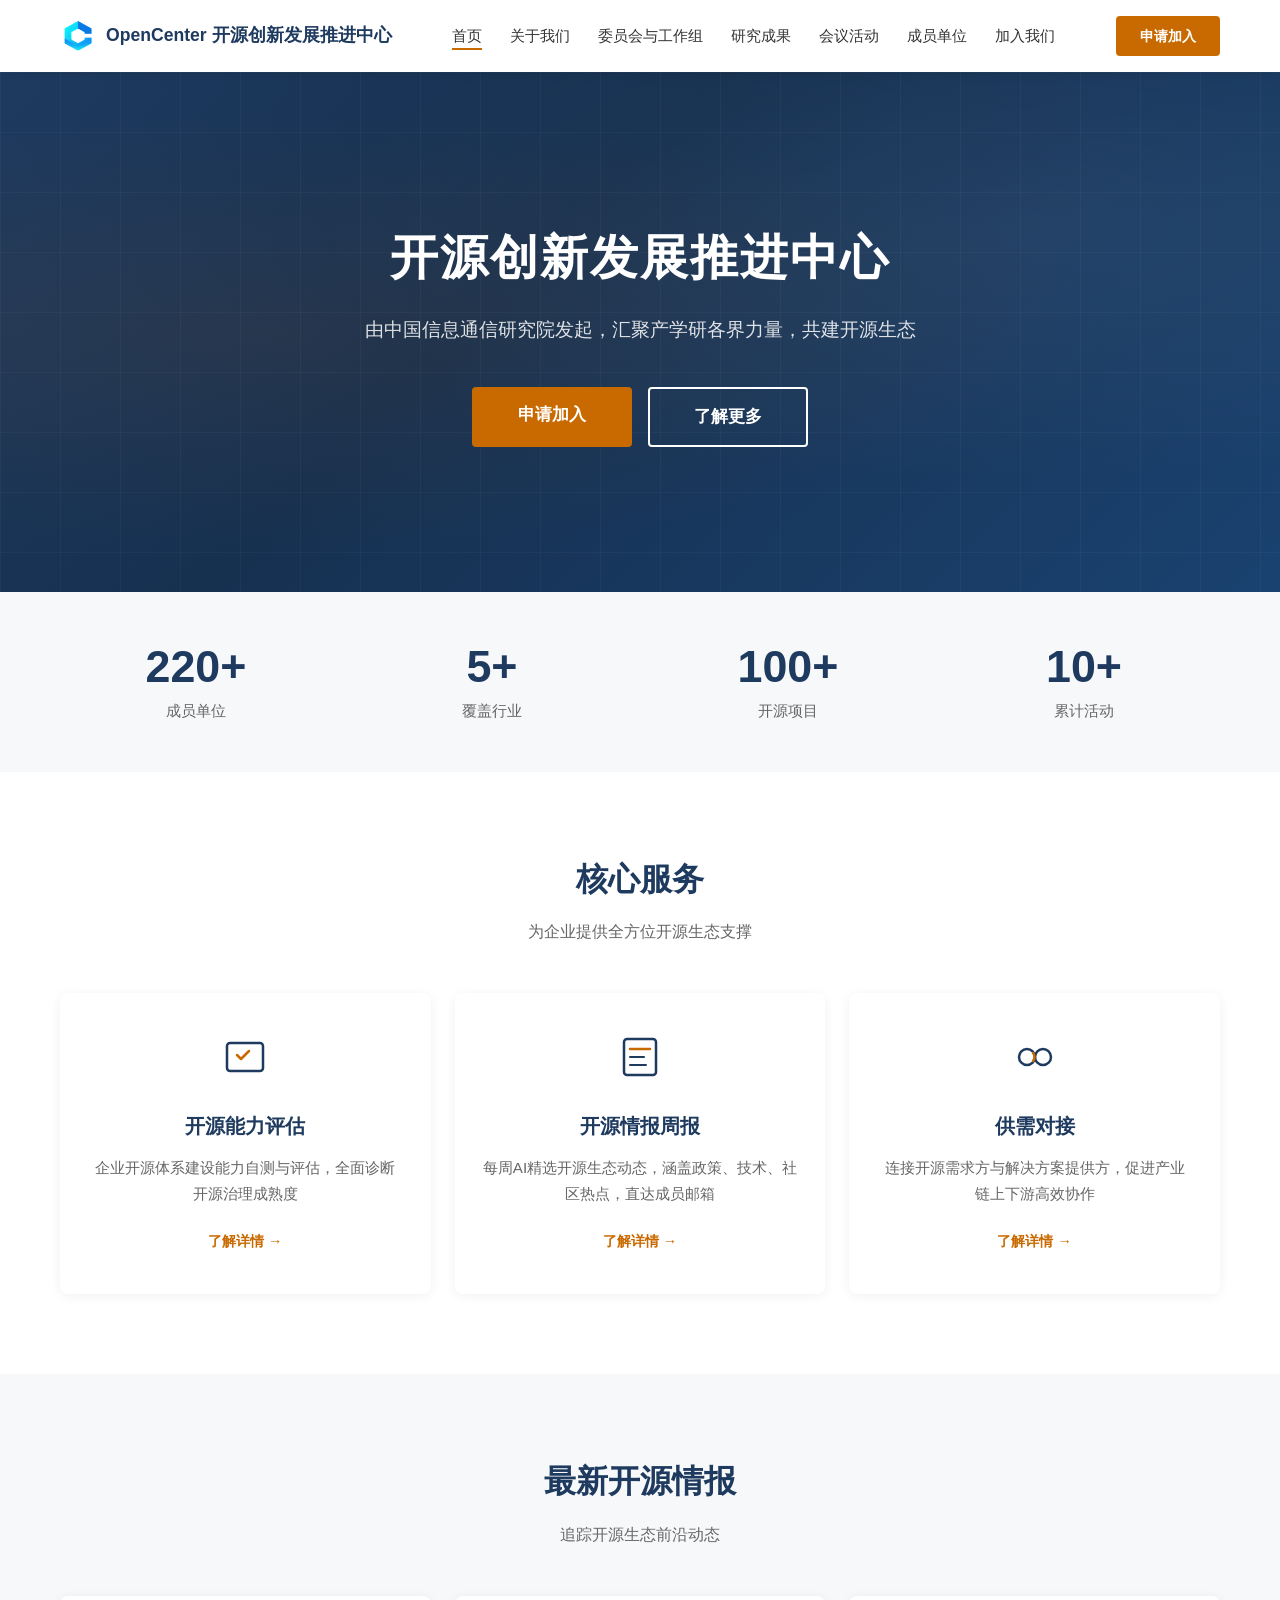
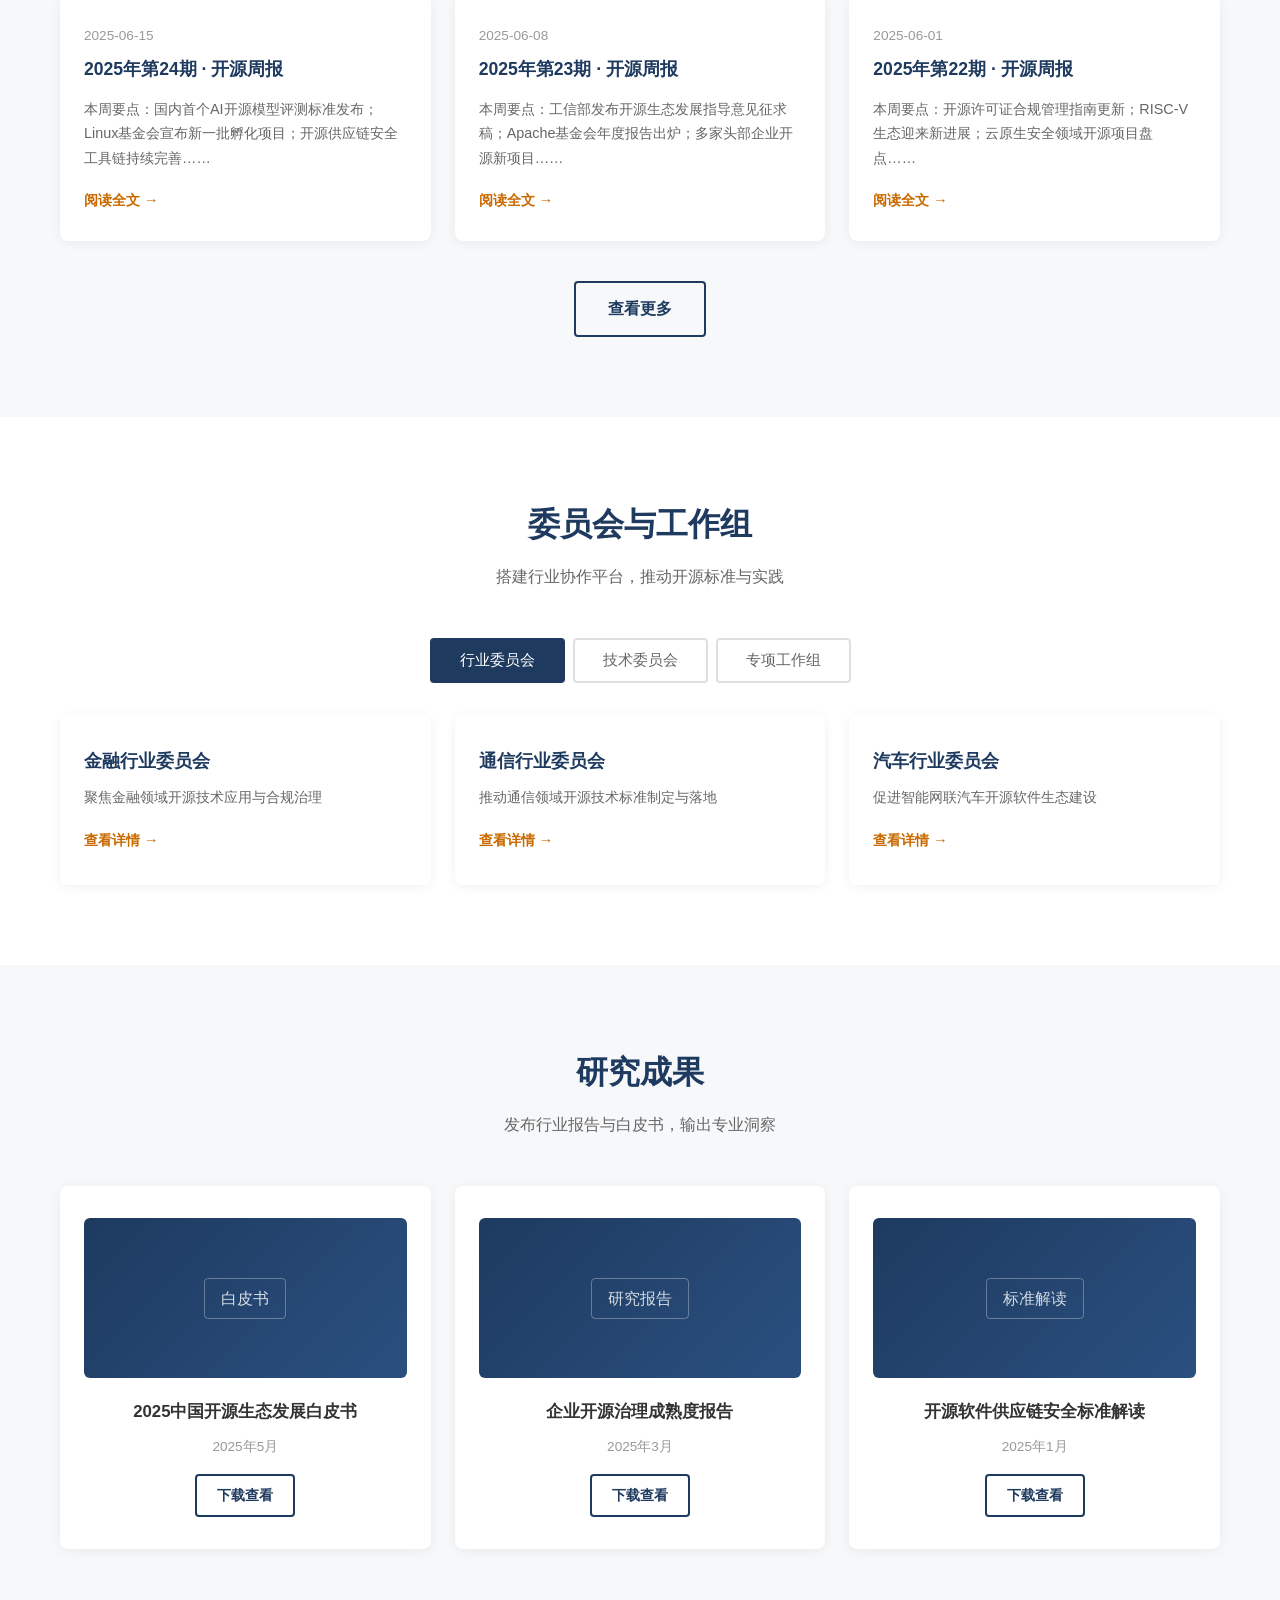
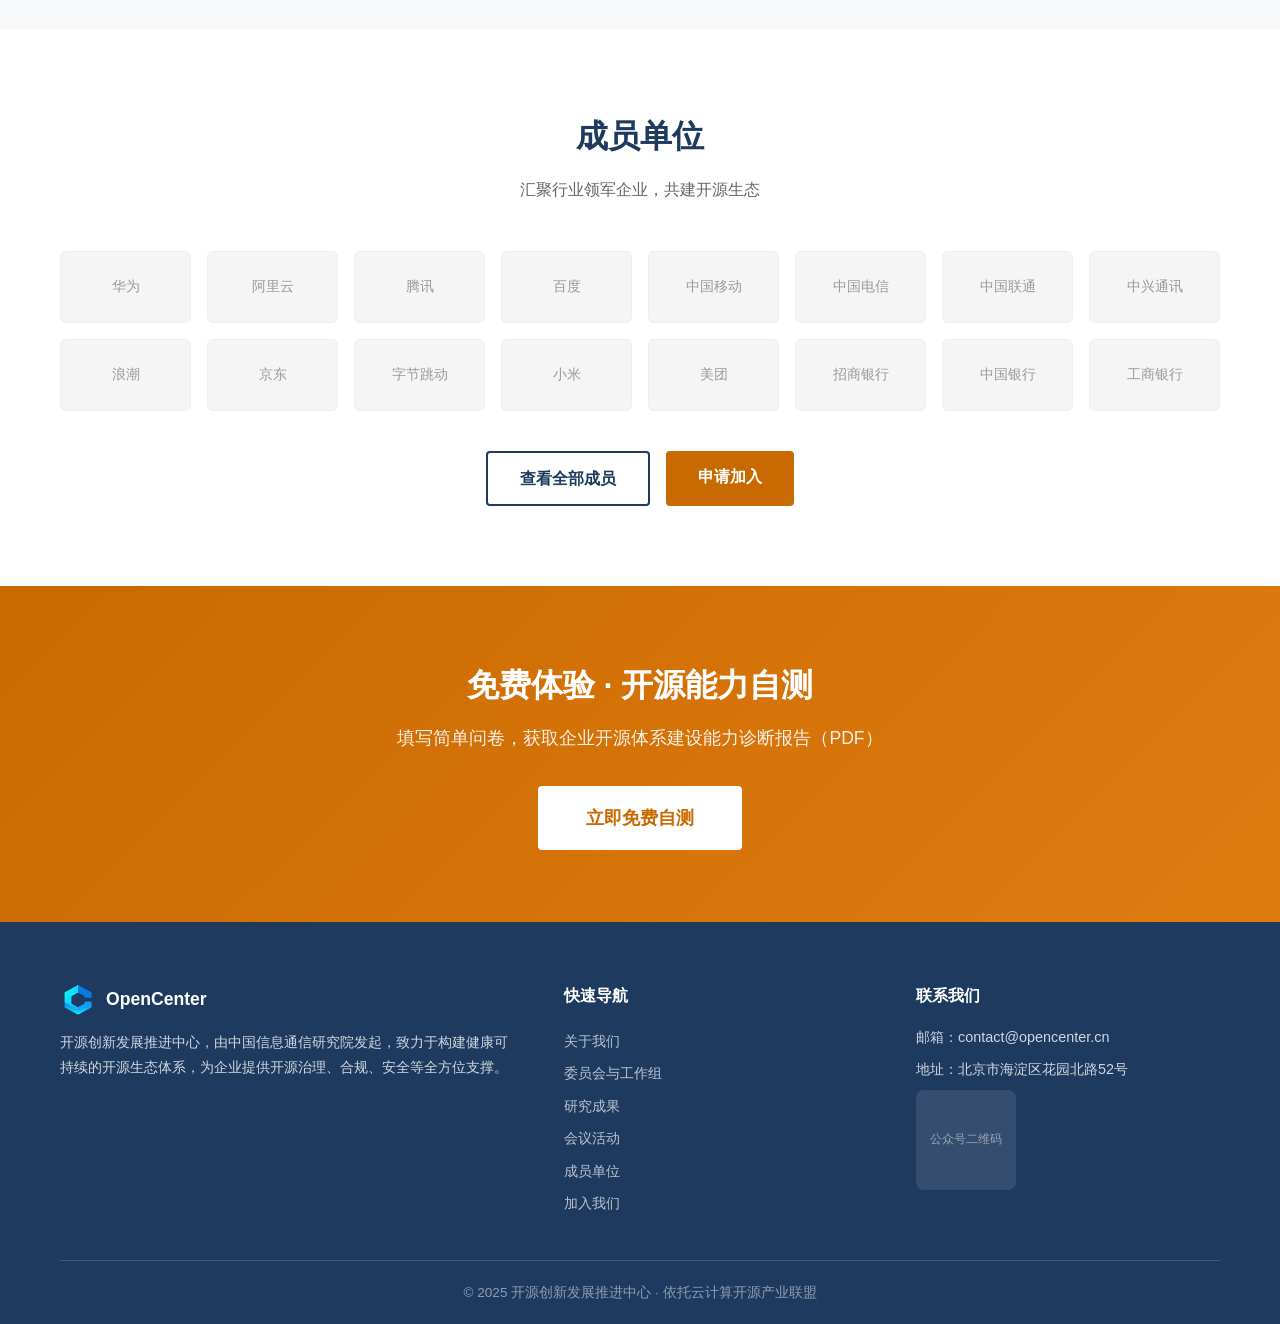
==== commit ac137078: "删除旧SVG logo，改用opencenter.png https://claude.ai/code/session_017f9sECmCyYtahqKe2KrUcT" ====
--- a/index.html
+++ b/index.html
@@ -7,7 +7,7 @@
   <meta name="description" content="由中国信息通信研究院发起，汇聚产学研各界力量，共建开源生态">
   <link rel="stylesheet" href="css/style.css">
   <link rel="stylesheet" href="css/home.css">
-  <link rel="icon" href="images/logo.svg" type="image/svg+xml">
+  <link rel="icon" href="images/opencenter.png" type="image/svg+xml">
 </head>
 <body class="page-top">
 
@@ -15,7 +15,7 @@
   <nav class="navbar">
     <div class="container">
       <a href="index.html" class="navbar-logo">
-        <img src="images/logo.svg" alt="OpenCenter" class="logo-img">
+        <img src="images/opencenter.png" alt="OpenCenter" class="logo-img">
         <span>OpenCenter 开源创新发展推进中心</span>
       </a>
       <div class="navbar-toggle" id="navToggle">
@@ -287,7 +287,7 @@
       <div class="footer-grid">
         <div class="footer-brand">
           <div class="navbar-logo" style="color:#fff;">
-            <img src="images/logo.svg" alt="OpenCenter" class="logo-img">
+            <img src="images/opencenter.png" alt="OpenCenter" class="logo-img">
             <span>OpenCenter</span>
           </div>
           <p>开源创新发展推进中心，由中国信息通信研究院发起，致力于构建健康可持续的开源生态体系，为企业提供开源治理、合规、安全等全方位支撑。</p>
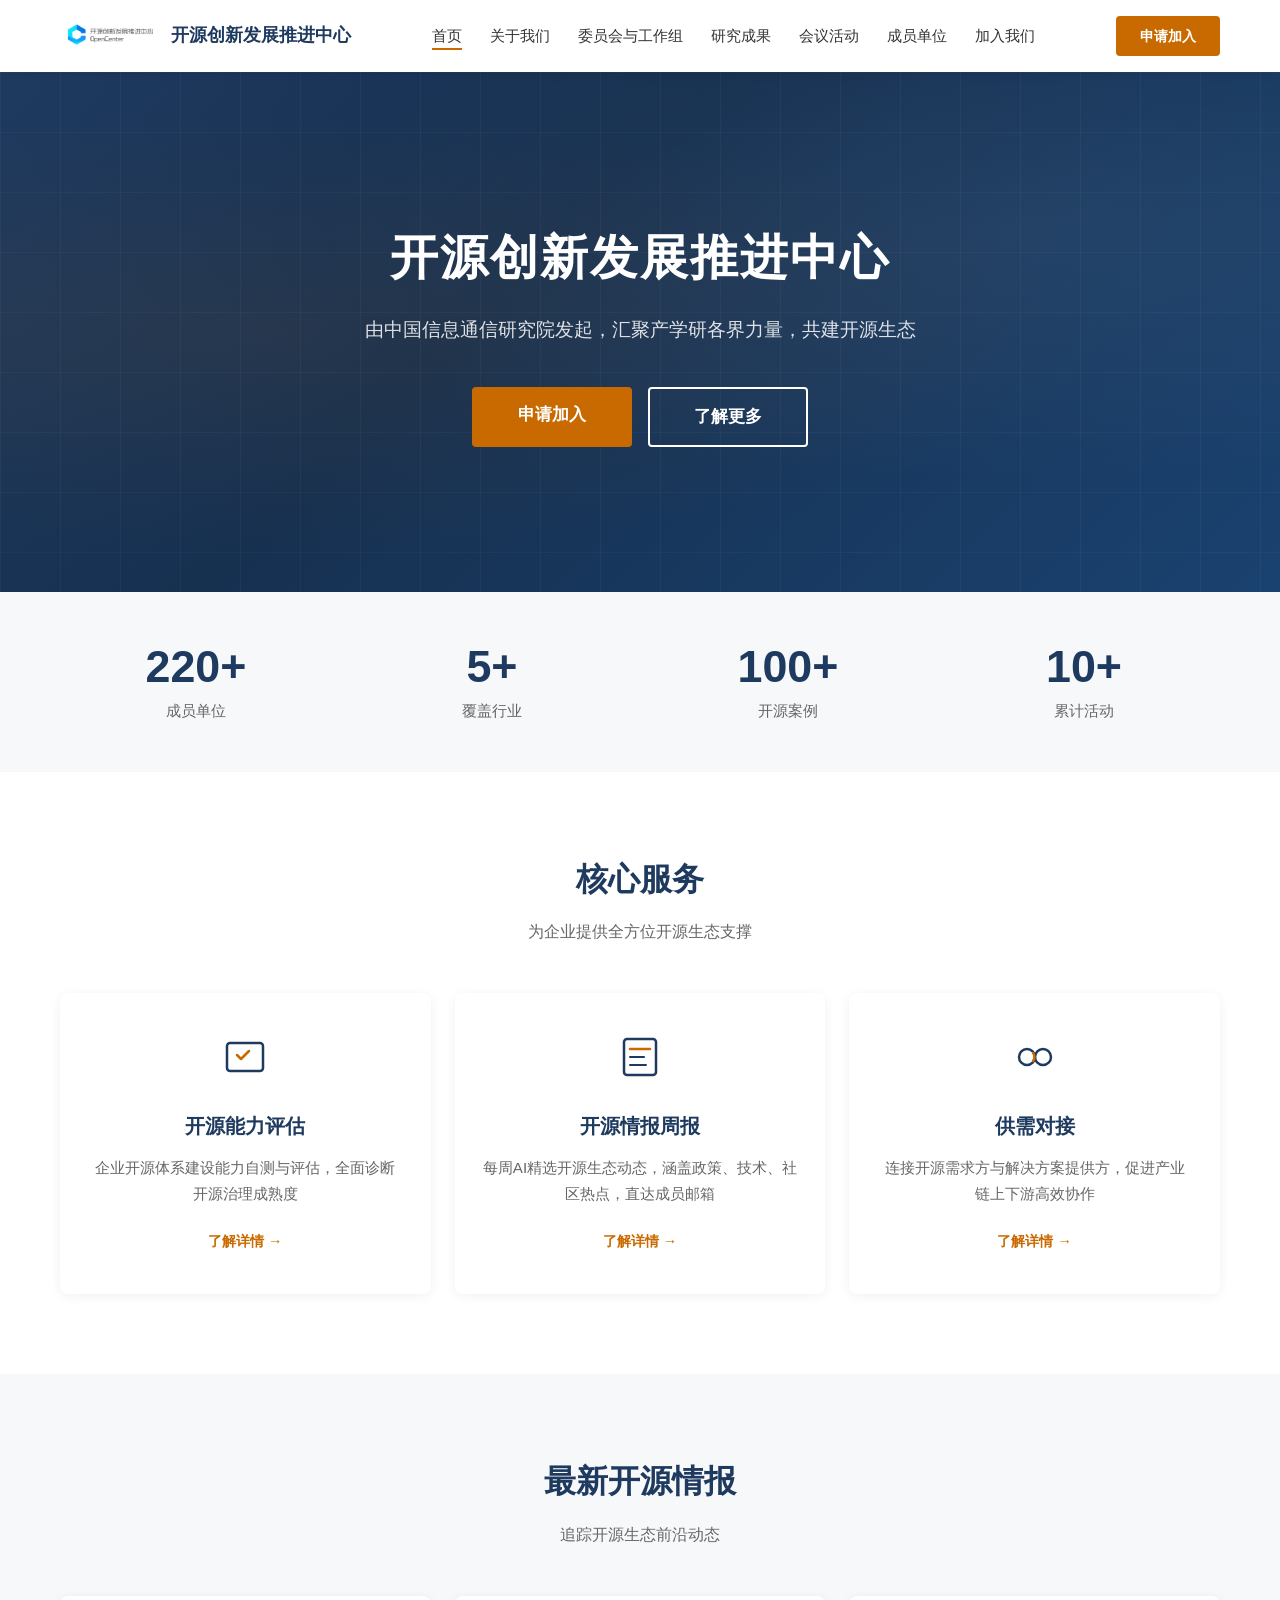
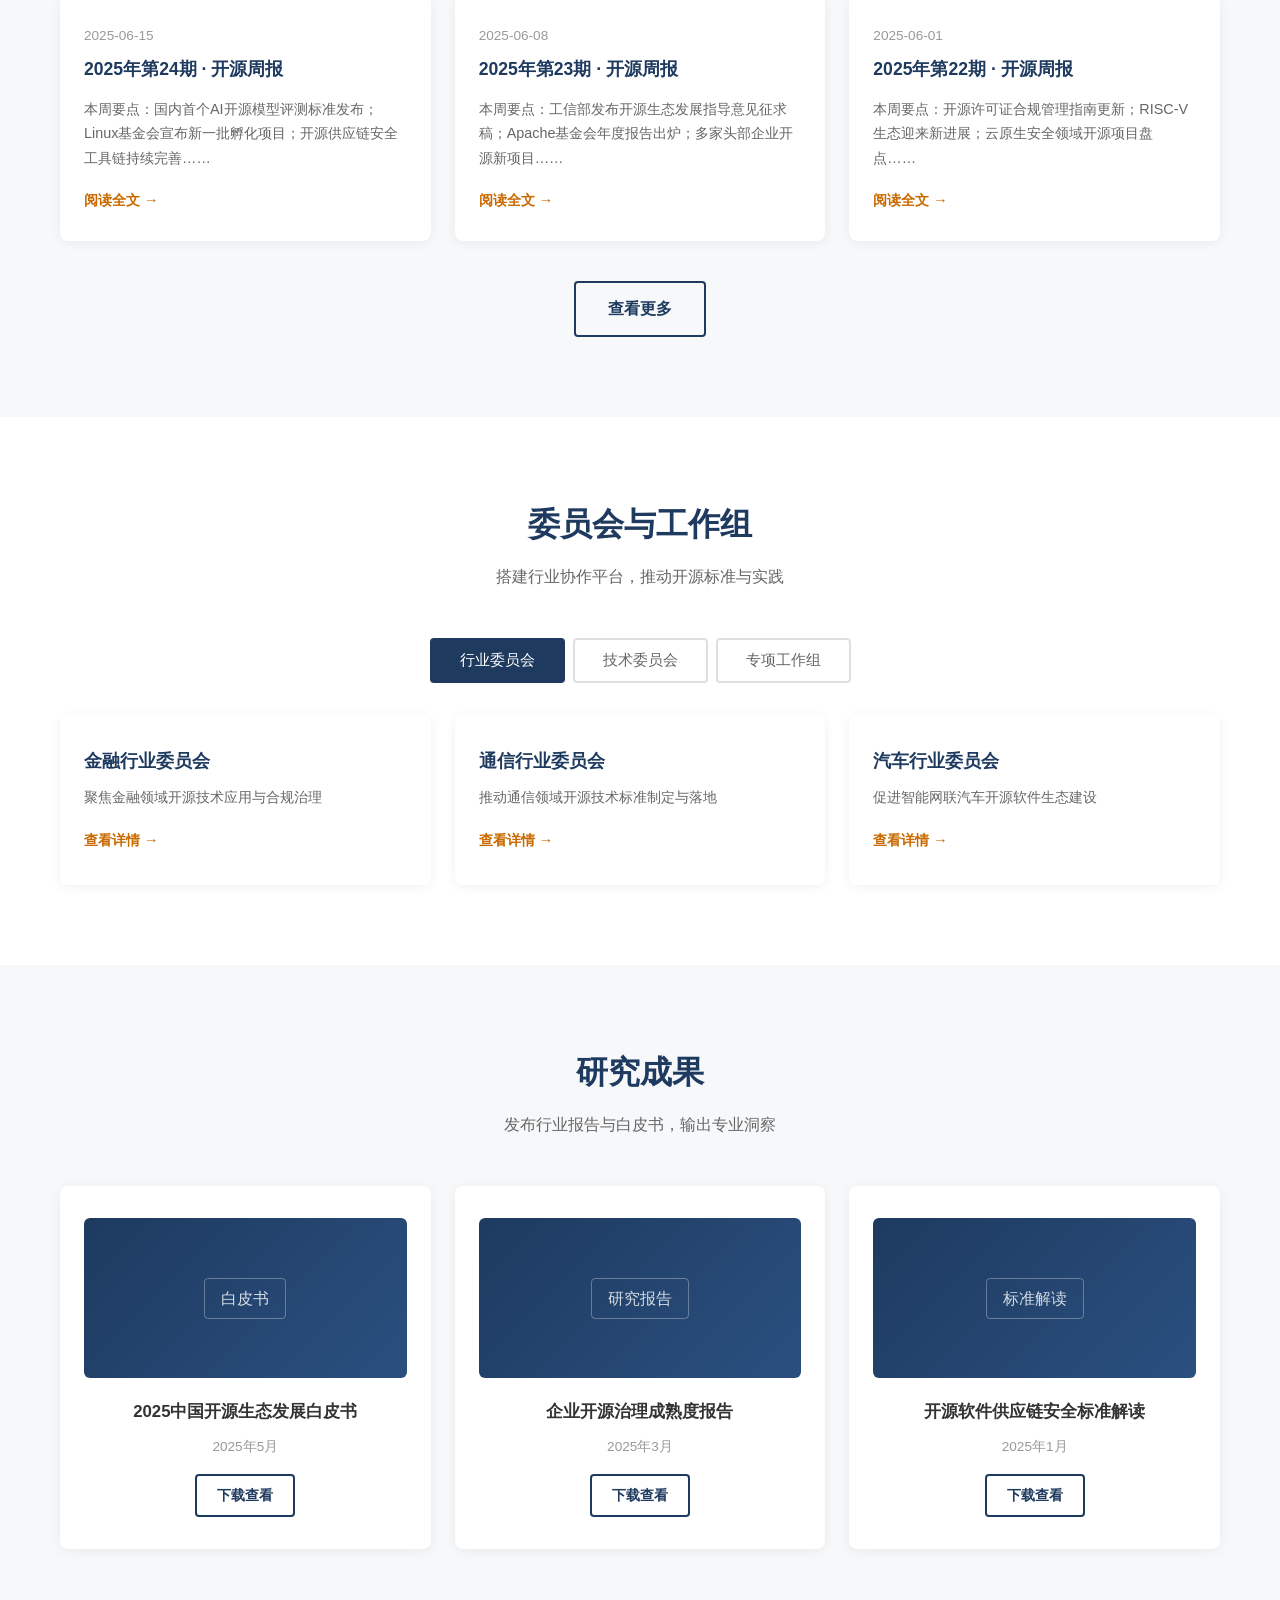
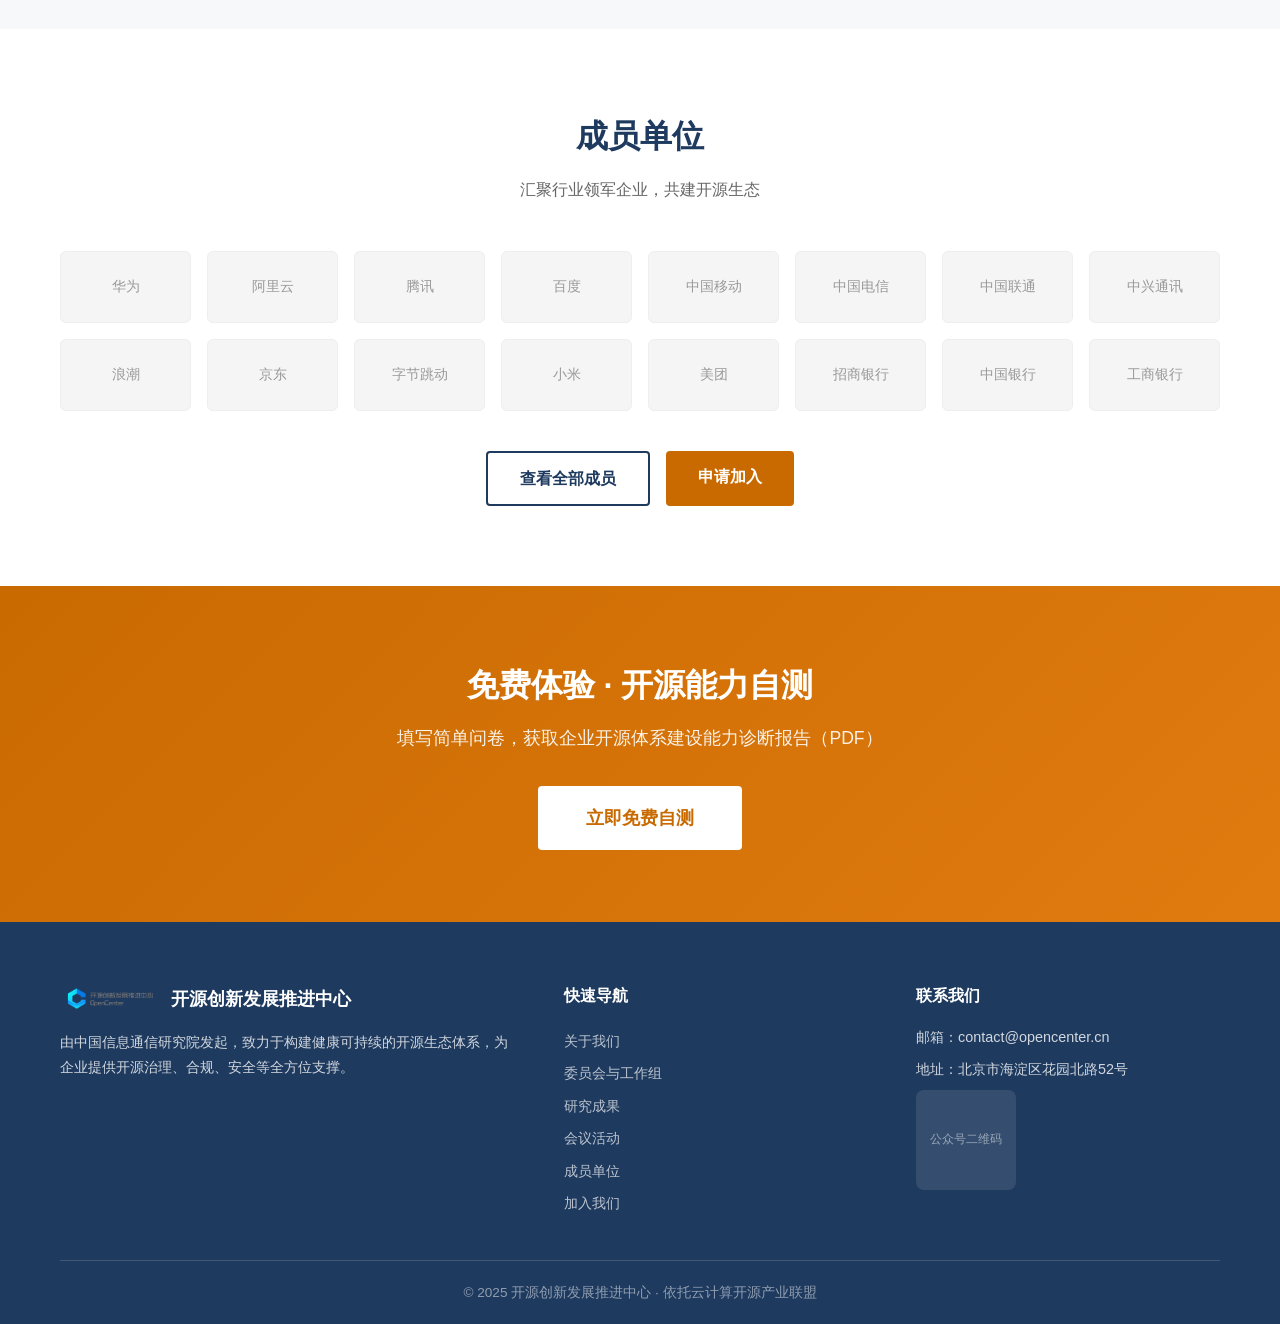
==== commit a18ae716: "批量修改：去掉导航栏OpenCenter、开源项目改为开源案例、研究所改名、加入我们弹窗表单、logo自适应宽度 https://claude.ai/code/session_017f9sECmCyY" ====
--- a/index.html
+++ b/index.html
@@ -7,7 +7,7 @@
   <meta name="description" content="由中国信息通信研究院发起，汇聚产学研各界力量，共建开源生态">
   <link rel="stylesheet" href="css/style.css">
   <link rel="stylesheet" href="css/home.css">
-  <link rel="icon" href="images/opencenter.png" type="image/svg+xml">
+  <link rel="icon" href="images/opencenter.png" type="image/png">
 </head>
 <body class="page-top">
 
@@ -16,7 +16,7 @@
     <div class="container">
       <a href="index.html" class="navbar-logo">
         <img src="images/opencenter.png" alt="OpenCenter" class="logo-img">
-        <span>OpenCenter 开源创新发展推进中心</span>
+        <span>开源创新发展推进中心</span>
       </a>
       <div class="navbar-toggle" id="navToggle">
         <span></span><span></span><span></span>
@@ -62,7 +62,7 @@
       </div>
       <div class="stat-item">
         <span class="stat-number">100+</span>
-        <span class="stat-label">开源项目</span>
+        <span class="stat-label">开源案例</span>
       </div>
       <div class="stat-item">
         <span class="stat-number">10+</span>
@@ -288,9 +288,9 @@
         <div class="footer-brand">
           <div class="navbar-logo" style="color:#fff;">
             <img src="images/opencenter.png" alt="OpenCenter" class="logo-img">
-            <span>OpenCenter</span>
-          </div>
-          <p>开源创新发展推进中心，由中国信息通信研究院发起，致力于构建健康可持续的开源生态体系，为企业提供开源治理、合规、安全等全方位支撑。</p>
+            <span>开源创新发展推进中心</span>
+          </div>
+          <p>由中国信息通信研究院发起，致力于构建健康可持续的开源生态体系，为企业提供开源治理、合规、安全等全方位支撑。</p>
         </div>
         <div class="footer-links">
           <h4>快速导航</h4>
--- a/css/style.css
+++ b/css/style.css
@@ -146,9 +146,66 @@
 }
 
 .navbar-logo .logo-img {
-  width: 36px;
   height: 36px;
+  width: auto;
   flex-shrink: 0;
+}
+
+/* --- 弹窗 --- */
+.modal-overlay {
+  position: fixed;
+  inset: 0;
+  background: rgba(0, 0, 0, 0.5);
+  z-index: 2000;
+  display: flex;
+  align-items: center;
+  justify-content: center;
+  padding: 20px;
+}
+
+.modal-overlay.hidden {
+  display: none;
+}
+
+.modal {
+  background: #fff;
+  border-radius: 12px;
+  max-width: 560px;
+  width: 100%;
+  max-height: 90vh;
+  overflow-y: auto;
+  padding: 36px 32px;
+  position: relative;
+  box-shadow: 0 12px 48px rgba(0, 0, 0, 0.2);
+}
+
+.modal-close {
+  position: absolute;
+  top: 12px;
+  right: 16px;
+  background: none;
+  border: none;
+  font-size: 1.5rem;
+  color: #999;
+  cursor: pointer;
+  line-height: 1;
+  padding: 4px;
+}
+
+.modal-close:hover {
+  color: #333;
+}
+
+.modal h2 {
+  font-size: 1.4rem;
+  color: #1E3A5F;
+  margin-bottom: 8px;
+}
+
+.modal > p {
+  font-size: 0.9rem;
+  color: #666;
+  margin-bottom: 24px;
 }
 
 .navbar-nav {
